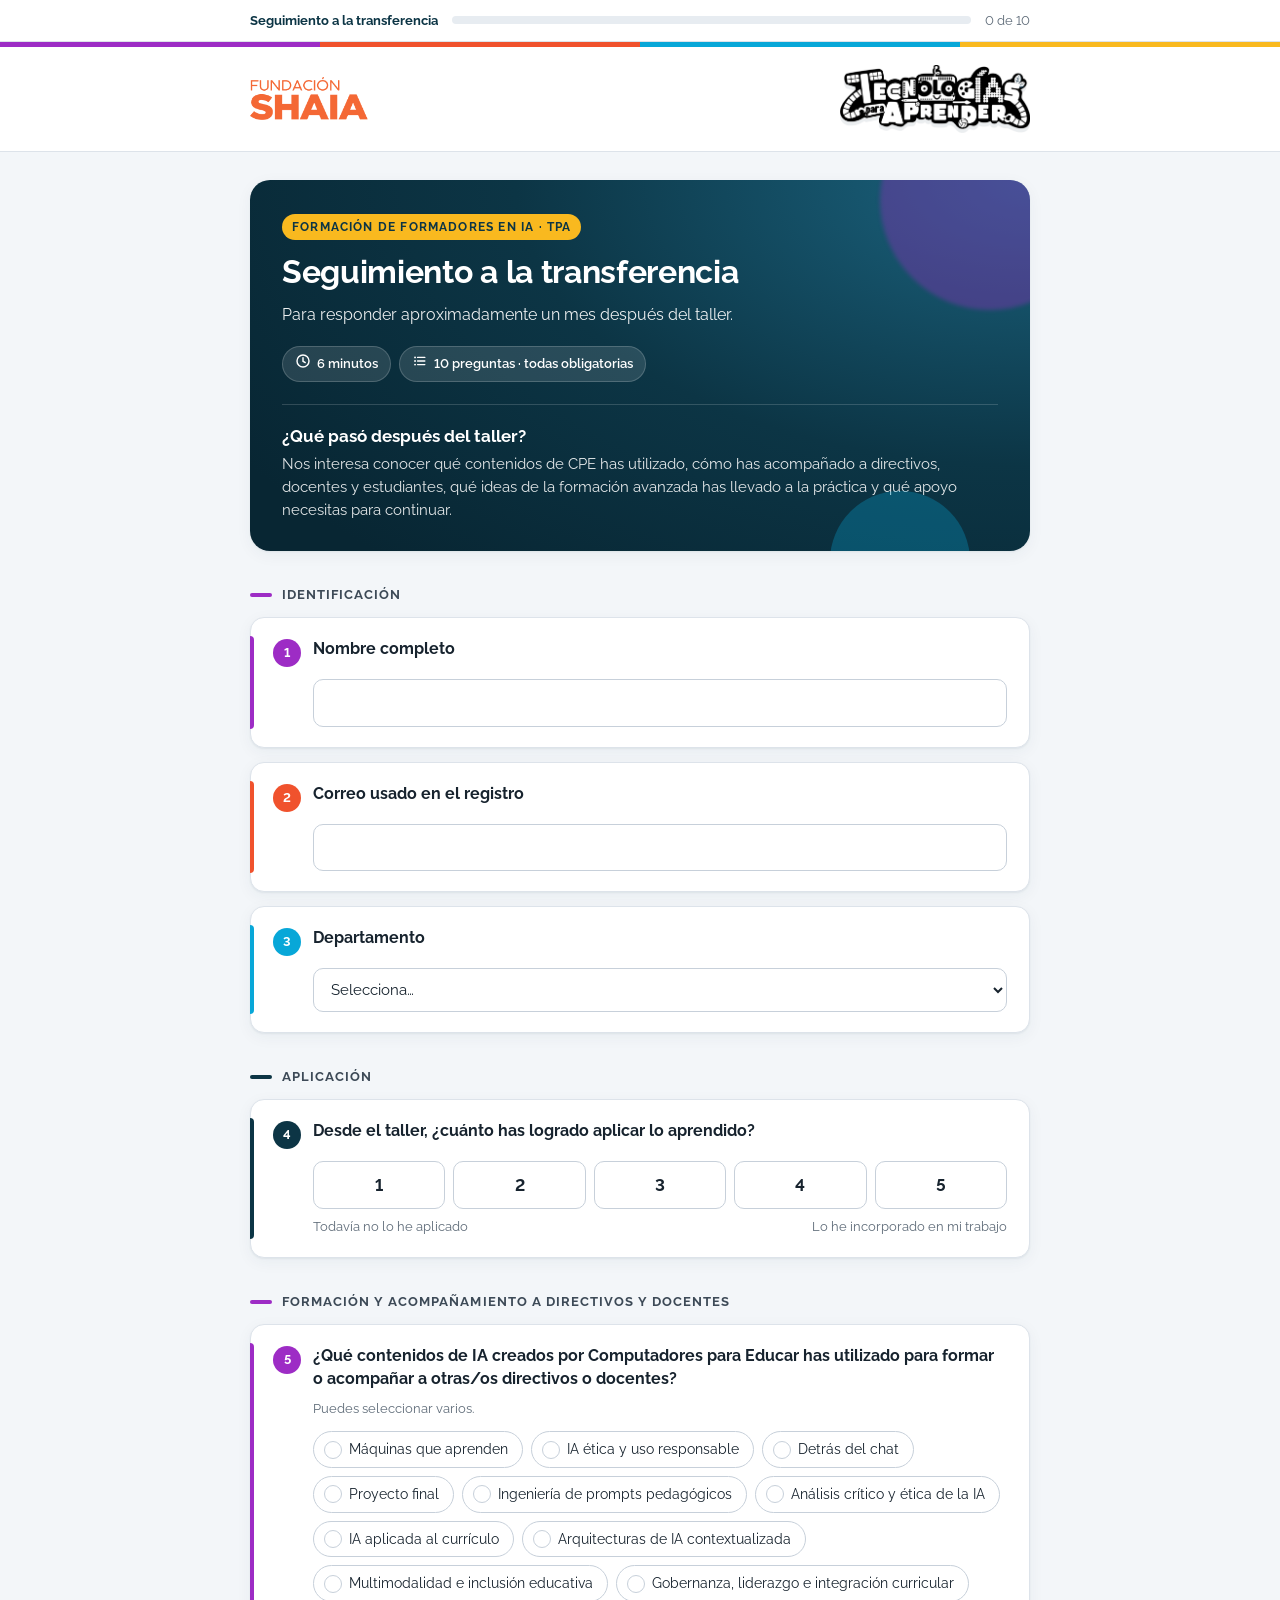
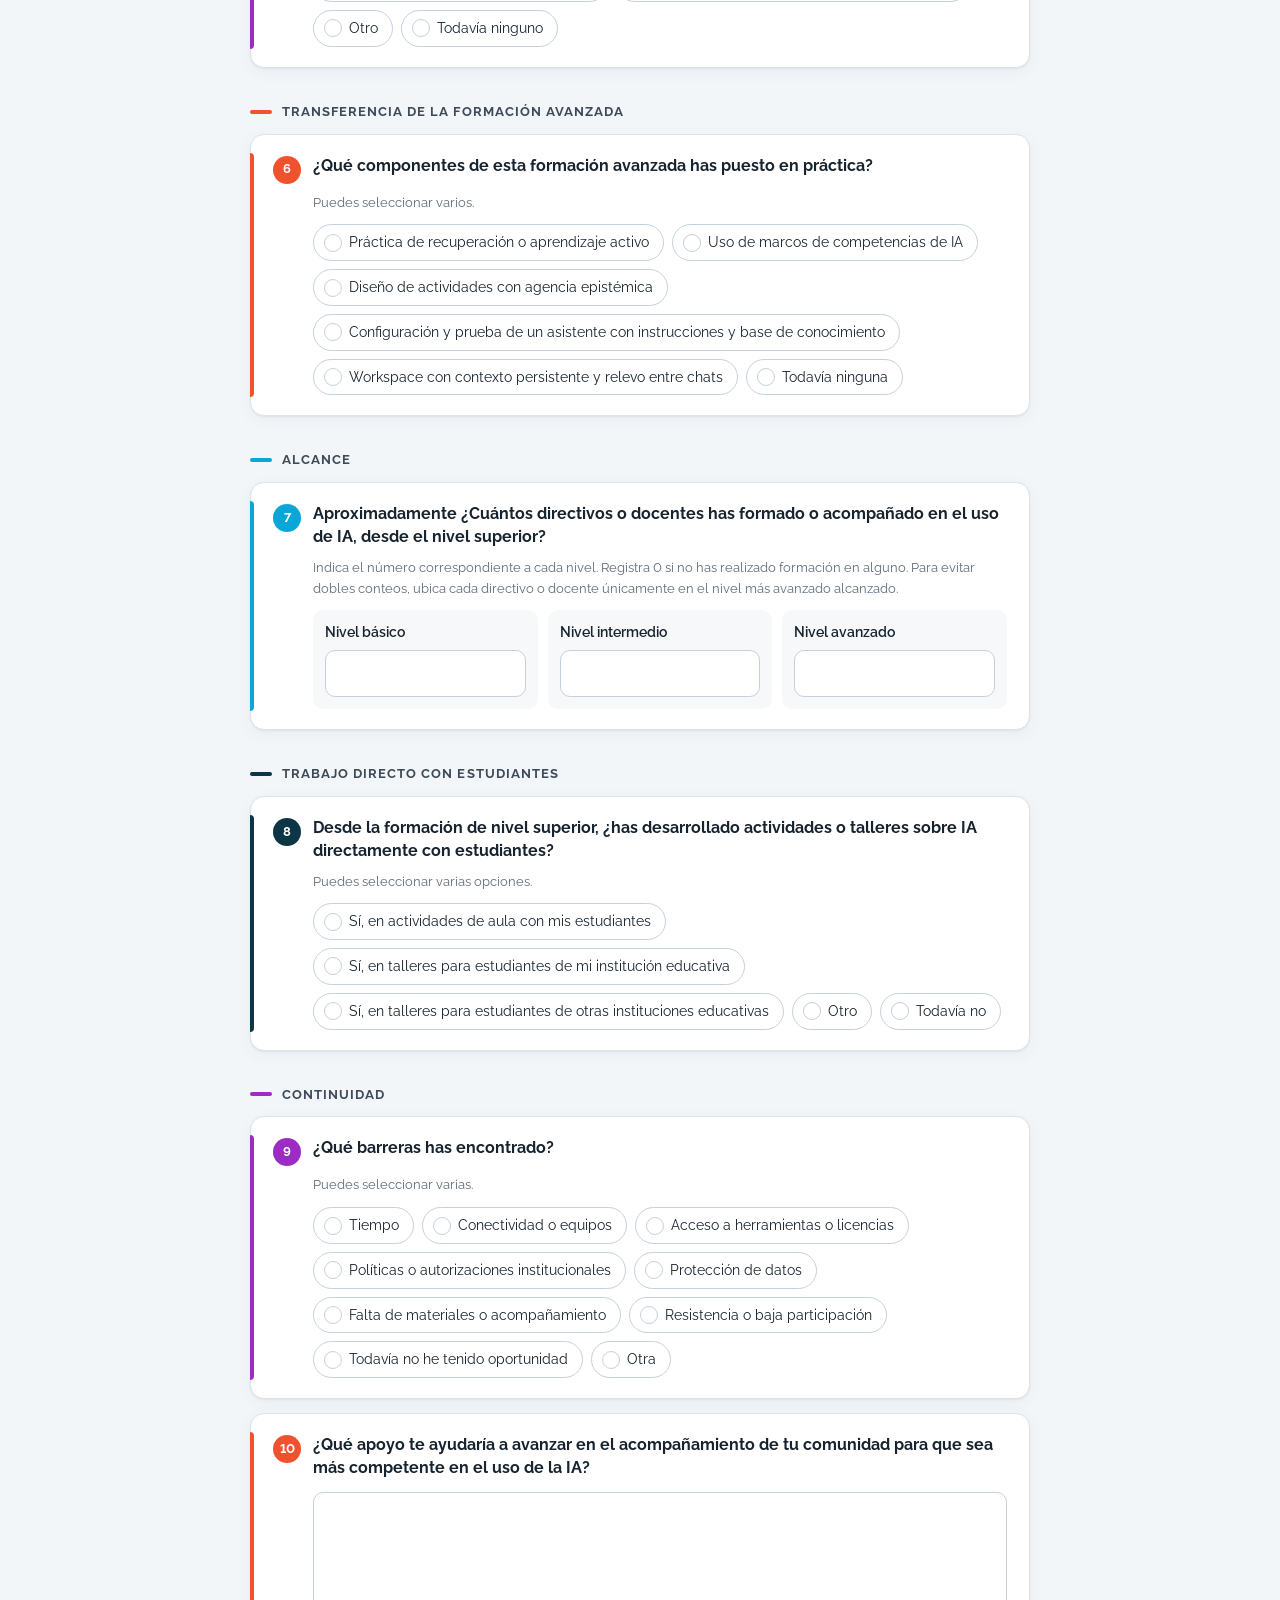
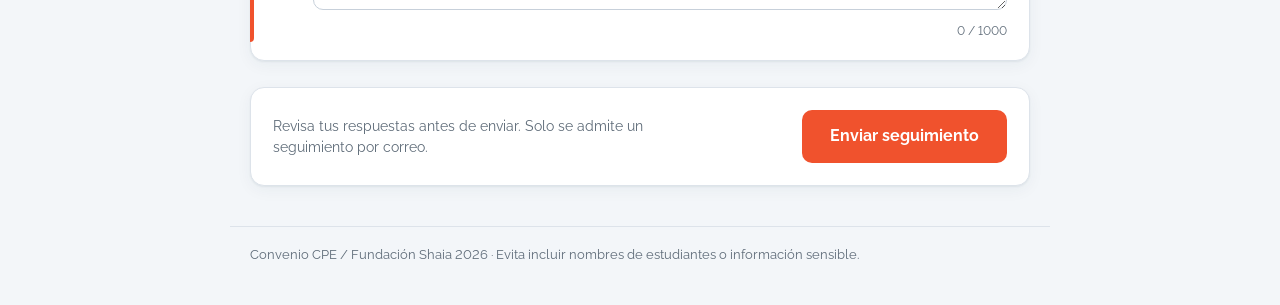
==== seguimiento.html @ 44737517 "Add files via upload" ====
<!doctype html>
<html lang="es">
<head>
<meta charset="utf-8">
<meta name="viewport" content="width=device-width, initial-scale=1">
<title>Seguimiento · Formación de formadores en IA</title>
<meta name="description" content="Seguimiento a la transferencia de la formación de formadores en IA · CPE, Fundación Shaia y Tecnologías para Aprender.">
<meta name="theme-color" content="#0C3545">
<link rel="icon" href="data:image/svg+xml,%3Csvg xmlns=%22http://www.w3.org/2000/svg%22 viewBox=%220 0 32 32%22%3E%3Crect width=%2232%22 height=%2232%22 rx=%228%22 fill=%22%230C3545%22/%3E%3Cpath d=%22M9 16.5l4.5 4.5L23 11%22 fill=%22none%22 stroke=%22%23F9B91F%22 stroke-width=%223.5%22 stroke-linecap=%22round%22 stroke-linejoin=%22round%22/%3E%3C/svg%3E">
<link rel="preconnect" href="https://fonts.googleapis.com">
<link rel="preconnect" href="https://fonts.gstatic.com" crossorigin>
<link href="https://fonts.googleapis.com/css2?family=Raleway:wght@400;500;600;700;800&display=swap" rel="stylesheet">
<link rel="stylesheet" href="assets/css/estilos.css">
<link rel="stylesheet" href="assets/css/formulario.css">
</head>
<body>

<div class="progreso" id="progreso">
  <div class="progreso__interior">
    <span class="progreso__titulo">Seguimiento a la transferencia</span>
    <div class="progreso__pista" role="progressbar" aria-label="Preguntas completas" aria-valuemin="0" aria-valuemax="10" aria-valuenow="0">
      <div class="progreso__relleno" id="progresoRelleno"></div>
    </div>
    <span class="progreso__texto" id="progresoTexto">0 de 10</span>
  </div>
</div>

<header class="marca">
  <div class="franja" aria-hidden="true"><span></span><span></span><span></span><span></span></div>
  <div class="marca__interior">
    <img class="marca__shaia" src="assets/img/logo-fundacion-shaia.png" alt="Fundación Shaia" width="204" height="75">
    <img class="marca__tpa" src="assets/img/logo-tpa.png" alt="Tecnologías para Aprender" width="776" height="250">
  </div>
</header>

<main class="contenedor">
  <section class="hero">
    <span class="hero__kicker">Formación de formadores en IA · TPA</span>
    <h1>Seguimiento a la transferencia</h1>
    <p class="hero__lead">Para responder aproximadamente un mes después del taller.</p>
    <div class="hero__metas">
      <span class="hero__meta" id="metaTiempo">6 minutos</span>
      <span class="hero__meta" id="metaPreguntas">10 preguntas · todas obligatorias</span>
    </div>
    <div class="hero__intro">
      <h2>¿Qué pasó después del taller?</h2>
      <p>Nos interesa conocer qué contenidos de CPE has utilizado, cómo has acompañado a directivos, docentes y estudiantes, qué ideas de la formación avanzada has llevado a la práctica y qué apoyo necesitas para continuar.</p>
    </div>
  </section>

  <div class="aviso aviso-demo" id="avisoDemo" hidden></div>

  <form id="formulario" novalidate>
    <div id="preguntas"></div>

    <div class="trampa" aria-hidden="true">
      <label for="sitio_web">No completar</label>
      <input id="sitio_web" name="sitio_web" tabindex="-1" autocomplete="off">
    </div>

    <div class="envio">
      <div class="aviso aviso--error" id="aviso" role="alert" hidden></div>
      <div class="envio__fila">
        <p class="envio__nota">Revisa tus respuestas antes de enviar. Solo se admite un seguimiento por correo.</p>
        <button class="btn btn--acento" id="enviarBtn" type="submit">Enviar seguimiento</button>
      </div>
    </div>
  </form>

  <section class="gracias" id="gracias" hidden tabindex="-1">
    <div class="gracias__icono" id="graciasIcono"></div>
    <h2>¡Seguimiento enviado!</h2>
    <p>Gracias por contarnos cómo has llevado la formación a tu comunidad. Tus respuestas nos ayudan a planear el acompañamiento que viene.</p>
    <div class="gracias__otra">
      ¿Otra persona va a responder desde este equipo?
      <button class="enlace" id="otraRespuesta" type="button">Abrir un formulario nuevo</button>
    </div>
  </section>
</main>

<footer class="pie">Convenio CPE / Fundación Shaia 2026 · Evita incluir nombres de estudiantes o información sensible.</footer>

<script src="assets/js/config.js"></script>
<script src="assets/js/util.js"></script>
<script src="assets/js/preguntas.js"></script>
<script src="assets/js/api.js"></script>
<script src="assets/js/formulario.js"></script>
</body>
</html>
---- assets/css/estilos.css ----
/* Estilos compartidos: marca, tokens y componentes base. */

:root {
  --navy: #0C3545;
  --navy-2: #14516A;
  --cyan: #08A7D8;
  --cyan-ink: #0A7EA6;
  --orange: #F0522D;
  --purple: #9D2CC5;
  --yellow: #F9B91F;

  --ink: #17232E;
  --ink-2: #3D4A57;
  --muted: #5E6B78;
  --border: #DDE3EA;
  --border-2: #C7D0DA;
  --bg: #F3F6F9;
  --card: #FFFFFF;
  --subtle: #F6F8FA;

  --good: #1E7F4F;
  --good-bg: #E8F5EE;
  --bad: #C0392B;
  --bad-bg: #FDECEA;
  --info-bg: #E6F5FB;

  --radius: 14px;
  --shadow: 0 1px 2px rgba(12, 53, 69, .06), 0 4px 16px rgba(12, 53, 69, .05);
  --focus: 0 0 0 3px rgba(8, 167, 216, .35);
}

* { box-sizing: border-box; margin: 0; padding: 0; }
html { scroll-padding-top: 90px; }
body {
  font-family: "Raleway", system-ui, -apple-system, "Segoe UI", sans-serif;
  font-variant-numeric: lining-nums;
  font-feature-settings: "lnum" 1;
  color: var(--ink);
  background: var(--bg);
  line-height: 1.55;
  -webkit-font-smoothing: antialiased;
}
img { display: block; max-width: 100%; height: auto; }
button, input, select, textarea { font: inherit; color: inherit; }
[hidden] { display: none !important; }

/* Franja de colores de la marca */
.franja { display: grid; grid-template-columns: repeat(4, 1fr); height: 5px; }
.franja span:nth-child(1) { background: var(--purple); }
.franja span:nth-child(2) { background: var(--orange); }
.franja span:nth-child(3) { background: var(--cyan); }
.franja span:nth-child(4) { background: var(--yellow); }

/* Encabezado con logos */
.marca { background: var(--card); border-bottom: 1px solid var(--border); }
.marca__interior {
  max-width: 820px; margin: 0 auto; padding: 18px 20px;
  display: flex; align-items: center; justify-content: space-between; gap: 24px;
}
.marca__shaia { width: 118px; }
.marca__tpa { width: 190px; }

/* Controles */
input[type=text], input[type=email], input[type=number], input[type=password], input[type=search], input[type=date], select, textarea {
  width: 100%; padding: 11px 13px;
  border: 1.5px solid var(--border-2); border-radius: 10px;
  background: var(--card); font-size: .95rem;
  transition: border-color .15s, box-shadow .15s;
}
input:hover, select:hover, textarea:hover { border-color: #9FAEBD; }
input:focus, select:focus, textarea:focus { outline: none; border-color: var(--cyan); box-shadow: var(--focus); }
textarea { resize: vertical; min-height: 110px; }
input[type=number] { font-variant-numeric: tabular-nums; }

.btn {
  display: inline-flex; align-items: center; justify-content: center; gap: 8px;
  border: none; border-radius: 10px; padding: 12px 22px;
  font-weight: 700; font-size: .95rem; cursor: pointer;
  background: var(--navy); color: #fff;
  transition: background .15s, transform .05s, box-shadow .15s;
}
.btn:hover { background: var(--navy-2); }
.btn:active { transform: translateY(1px); }
.btn:focus-visible { outline: none; box-shadow: var(--focus); }
.btn:disabled { opacity: .55; cursor: not-allowed; }
.btn--secundario { background: var(--card); color: var(--navy); border: 1.5px solid var(--border-2); }
.btn--secundario:hover { background: var(--subtle); border-color: #9FAEBD; }
.btn--acento { background: var(--orange); }
.btn--acento:hover { background: #D6431F; }
.btn--chico { padding: 8px 14px; font-size: .86rem; border-radius: 9px; }
.btn svg { width: 18px; height: 18px; }

.girando {
  width: 16px; height: 16px; border-radius: 50%;
  border: 2.5px solid rgba(255, 255, 255, .35); border-top-color: #fff;
  animation: girar .7s linear infinite;
}
@keyframes girar { to { transform: rotate(360deg); } }

/* Avisos */
.aviso {
  display: flex; gap: 10px; align-items: flex-start;
  padding: 12px 14px; border-radius: 10px; font-size: .9rem;
  background: var(--info-bg); color: var(--navy);
}
.aviso svg { width: 20px; height: 20px; flex: none; margin-top: 1px; }
.aviso--error { background: var(--bad-bg); color: #8E2A1F; }
.aviso--ok { background: var(--good-bg); color: var(--good); }

.pie {
  max-width: 820px; margin: 40px auto 0; padding: 18px 20px 40px;
  font-size: .8rem; color: var(--muted); border-top: 1px solid var(--border);
}

@media (max-width: 560px) {
  .marca__interior { padding: 14px 16px; gap: 16px; }
  .marca__shaia { width: 92px; }
  .marca__tpa { width: 140px; }
}
@media (prefers-reduced-motion: reduce) {
  *, *::before, *::after { animation: none !important; transition: none !important; scroll-behavior: auto !important; }
}

.enlace { background: none; border: none; color: var(--cyan-ink); font-weight: 700; cursor: pointer; text-decoration: underline; text-underline-offset: 2px; }
.enlace:focus-visible { outline: none; box-shadow: var(--focus); border-radius: 4px; }
---- assets/css/formulario.css ----
/* Página del formulario de seguimiento. */

.contenedor { max-width: 820px; margin: 0 auto; padding: 0 20px; }

/* Barra de progreso fija */
.progreso {
  position: sticky; top: 0; z-index: 20;
  background: rgba(255, 255, 255, .94); backdrop-filter: blur(8px);
  border-bottom: 1px solid var(--border);
}
.progreso__interior {
  max-width: 820px; margin: 0 auto; padding: 10px 20px;
  display: flex; align-items: center; gap: 14px; font-size: .84rem;
}
.progreso__titulo { font-weight: 700; color: var(--navy); white-space: nowrap; overflow: hidden; text-overflow: ellipsis; }
.progreso__pista { flex: 1; min-width: 80px; height: 8px; background: #E7ECF1; border-radius: 99px; overflow: hidden; }
.progreso__relleno {
  height: 100%; width: 0; border-radius: 99px;
  background: linear-gradient(90deg, var(--purple), var(--orange) 40%, var(--cyan) 75%, var(--yellow));
  background-size: 820px 100%;
  transition: width .35s ease;
}
.progreso__texto { color: var(--muted); font-variant-numeric: tabular-nums; white-space: nowrap; }

/* Portada */
.hero {
  position: relative; overflow: hidden;
  margin: 28px 0 8px; padding: 34px 32px 30px;
  border-radius: 20px; color: #fff;
  background: radial-gradient(120% 140% at 100% 0%, #1B6480 0%, var(--navy) 55%, #082633 100%);
  box-shadow: var(--shadow);
}
.hero::before, .hero::after {
  content: ""; position: absolute; border-radius: 50%; pointer-events: none;
}
.hero::before { width: 220px; height: 220px; right: -70px; top: -90px; background: var(--purple); opacity: .35; filter: blur(2px); }
.hero::after { width: 140px; height: 140px; right: 60px; bottom: -80px; background: var(--cyan); opacity: .3; }
.hero > * { position: relative; }
.hero__kicker {
  display: inline-block; font-size: .74rem; font-weight: 700; letter-spacing: .1em; text-transform: uppercase;
  color: var(--navy); background: var(--yellow); padding: 4px 10px; border-radius: 99px;
}
.hero h1 { font-size: 2rem; line-height: 1.15; margin-top: 14px; letter-spacing: -.01em; }
.hero__lead { margin-top: 12px; font-size: 1rem; opacity: .92; max-width: 60ch; }
.hero__metas { display: flex; flex-wrap: wrap; gap: 8px; margin-top: 18px; }
.hero__meta {
  display: inline-flex; align-items: center; gap: 6px;
  font-size: .82rem; font-weight: 600; padding: 6px 12px; border-radius: 99px;
  background: rgba(255, 255, 255, .12); border: 1px solid rgba(255, 255, 255, .18);
}
.hero__meta svg { width: 16px; height: 16px; }
.hero__intro { margin-top: 22px; padding-top: 18px; border-top: 1px solid rgba(255, 255, 255, .16); }
.hero__intro h2 { font-size: 1.05rem; }
.hero__intro p { font-size: .92rem; margin-top: 4px; opacity: .88; }

.aviso-demo { margin-top: 16px; }

/* Secciones y preguntas */
.seccion {
  display: flex; align-items: center; gap: 10px;
  margin: 34px 0 12px; font-size: .8rem; font-weight: 700;
  letter-spacing: .08em; text-transform: uppercase; color: var(--ink-2);
}
.seccion::before { content: ""; width: 22px; height: 4px; border-radius: 4px; background: var(--acento, var(--cyan)); }

.q {
  --acento: var(--cyan);
  background: var(--card); border: 1px solid var(--border); border-radius: var(--radius);
  padding: 20px 22px; margin-bottom: 14px; box-shadow: var(--shadow);
  position: relative; transition: border-color .2s, box-shadow .2s;
}
.q::before {
  content: ""; position: absolute; left: -1px; top: 18px; bottom: 18px; width: 4px;
  border-radius: 0 4px 4px 0; background: var(--acento);
}
.q:focus-within { border-color: #B9C6D3; }
.q__cab { display: flex; gap: 12px; align-items: flex-start; margin-bottom: 12px; }
.q__num {
  flex: none; width: 28px; height: 28px; border-radius: 50%;
  display: grid; place-items: center; font-size: .82rem; font-weight: 700;
  background: var(--acento); color: #fff; margin-top: 1px;
}
.q__titulo { display: block; font-size: 1.02rem; font-weight: 700; line-height: 1.4; color: var(--ink); }
.q__ayuda { font-size: .84rem; color: var(--muted); margin: -4px 0 12px 40px; }
.q__cuerpo { margin-left: 40px; }
.q__error {
  display: none; align-items: center; gap: 6px;
  margin: 10px 0 0 40px; font-size: .85rem; font-weight: 600; color: var(--bad);
}
.q__error svg { width: 16px; height: 16px; flex: none; }
.q--error { border-color: #E9A198; box-shadow: 0 0 0 3px rgba(192, 57, 43, .08); }
.q--error .q__error { display: flex; }
.q--ok .q__num { background: var(--good); }

/* Escala 1–5 */
.escala { display: grid; grid-template-columns: repeat(5, 1fr); gap: 8px; }
.escala button {
  height: 48px; border-radius: 10px; cursor: pointer;
  border: 1.5px solid var(--border-2); background: var(--card);
  font-weight: 700; font-size: 1.05rem; transition: all .15s;
}
.escala button:hover { border-color: var(--navy); background: var(--subtle); }
.escala button:focus-visible { outline: none; box-shadow: var(--focus); }
.escala button[aria-checked=true] { background: var(--navy); border-color: var(--navy); color: #fff; transform: translateY(-1px); box-shadow: 0 4px 10px rgba(12, 53, 69, .2); }
.anclas { display: flex; justify-content: space-between; gap: 16px; margin-top: 8px; font-size: .8rem; color: var(--muted); }
.anclas span:last-child { text-align: right; }

/* Chips de selección múltiple */
.chips { display: flex; flex-wrap: wrap; gap: 8px; }
.chip {
  display: inline-flex; align-items: center; gap: 7px; text-align: left;
  border: 1.5px solid var(--border-2); background: var(--card);
  border-radius: 99px; padding: 8px 14px 8px 10px;
  font-size: .9rem; line-height: 1.3; cursor: pointer; transition: all .15s;
}
.chip:hover { border-color: #8F9FAF; background: var(--subtle); }
.chip:focus-visible { outline: none; box-shadow: var(--focus); }
.chip__check {
  flex: none; width: 18px; height: 18px; border-radius: 50%;
  border: 1.5px solid var(--border-2); display: grid; place-items: center; color: transparent;
  transition: all .15s;
}
.chip__check svg { width: 12px; height: 12px; }
.chip[aria-pressed=true] { border-color: var(--acento); background: color-mix(in srgb, var(--acento) 9%, white); font-weight: 600; }
.chip[aria-pressed=true] .chip__check { background: var(--acento); border-color: var(--acento); color: #fff; }

.sub { margin-top: 14px; padding: 14px; border-radius: 10px; background: var(--subtle); border: 1px dashed var(--border-2); }
.sub label { display: block; font-size: .88rem; font-weight: 600; margin-bottom: 7px; }
.sub .q__ayuda { margin: 7px 0 0; }
.sub input[type=number] { max-width: 220px; }

/* Números por nivel */
.numeros { display: grid; grid-template-columns: repeat(3, 1fr); gap: 10px; }
.numero { padding: 12px; border-radius: 10px; background: var(--subtle); }
.numero label { display: block; font-size: .85rem; font-weight: 600; margin-bottom: 6px; }

.parrafo { position: relative; }
.contador { display: block; text-align: right; font-size: .76rem; color: var(--muted); margin-top: 4px; font-variant-numeric: tabular-nums; }

.trampa { position: absolute; left: -9999px; width: 1px; height: 1px; overflow: hidden; }

/* Envío */
.envio {
  margin-top: 26px; padding: 22px; border-radius: var(--radius);
  background: var(--card); border: 1px solid var(--border); box-shadow: var(--shadow);
  display: grid; gap: 14px;
}
.envio__fila { display: flex; align-items: center; justify-content: space-between; gap: 16px; flex-wrap: wrap; }
.envio__nota { font-size: .86rem; color: var(--muted); max-width: 46ch; }
.envio .btn { padding: 14px 28px; font-size: 1rem; }

/* Pantalla de gracias */
.gracias {
  margin: 28px 0; padding: 40px 28px; text-align: center;
  background: var(--card); border: 1px solid var(--border); border-radius: 20px; box-shadow: var(--shadow);
}
.gracias__icono {
  width: 68px; height: 68px; margin: 0 auto 16px; border-radius: 50%;
  display: grid; place-items: center; background: var(--good-bg); color: var(--good);
}
.gracias__icono svg { width: 34px; height: 34px; }
.gracias h2 { font-size: 1.5rem; color: var(--navy); }
.gracias p { color: var(--ink-2); margin: 8px auto 0; max-width: 52ch; }
.gracias__otra { margin-top: 26px; padding-top: 18px; border-top: 1px solid var(--border); font-size: .88rem; color: var(--muted); }

@media (max-width: 640px) {
  .contenedor { padding: 0 16px; }
  .progreso__interior { padding: 9px 16px; }
  .progreso__titulo { display: none; }
  .hero { margin-top: 18px; padding: 26px 20px 22px; border-radius: 16px; }
  .hero h1 { font-size: 1.6rem; }
  .q { padding: 18px 16px; }
  .q__ayuda, .q__cuerpo, .q__error { margin-left: 0; }
  .escala { gap: 6px; }
  .numeros { grid-template-columns: 1fr; }
  .envio .btn { width: 100%; }
}
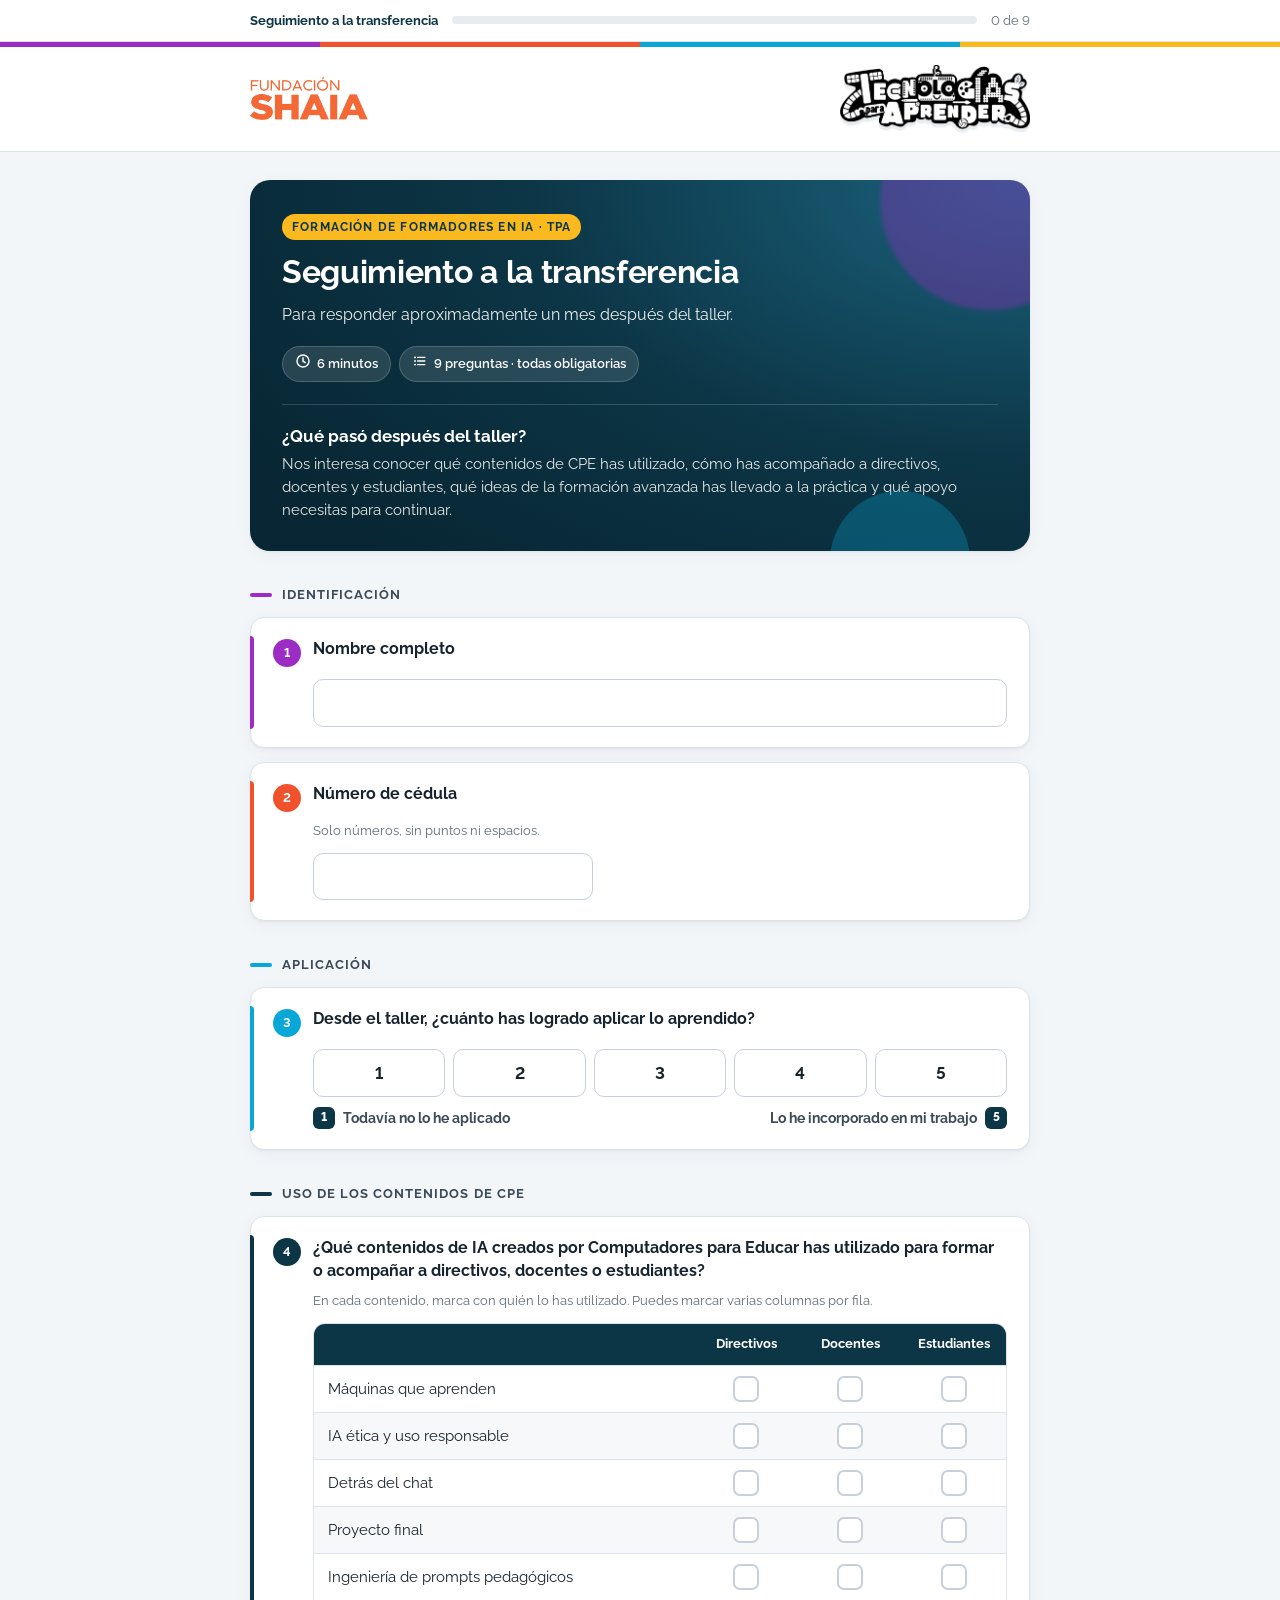
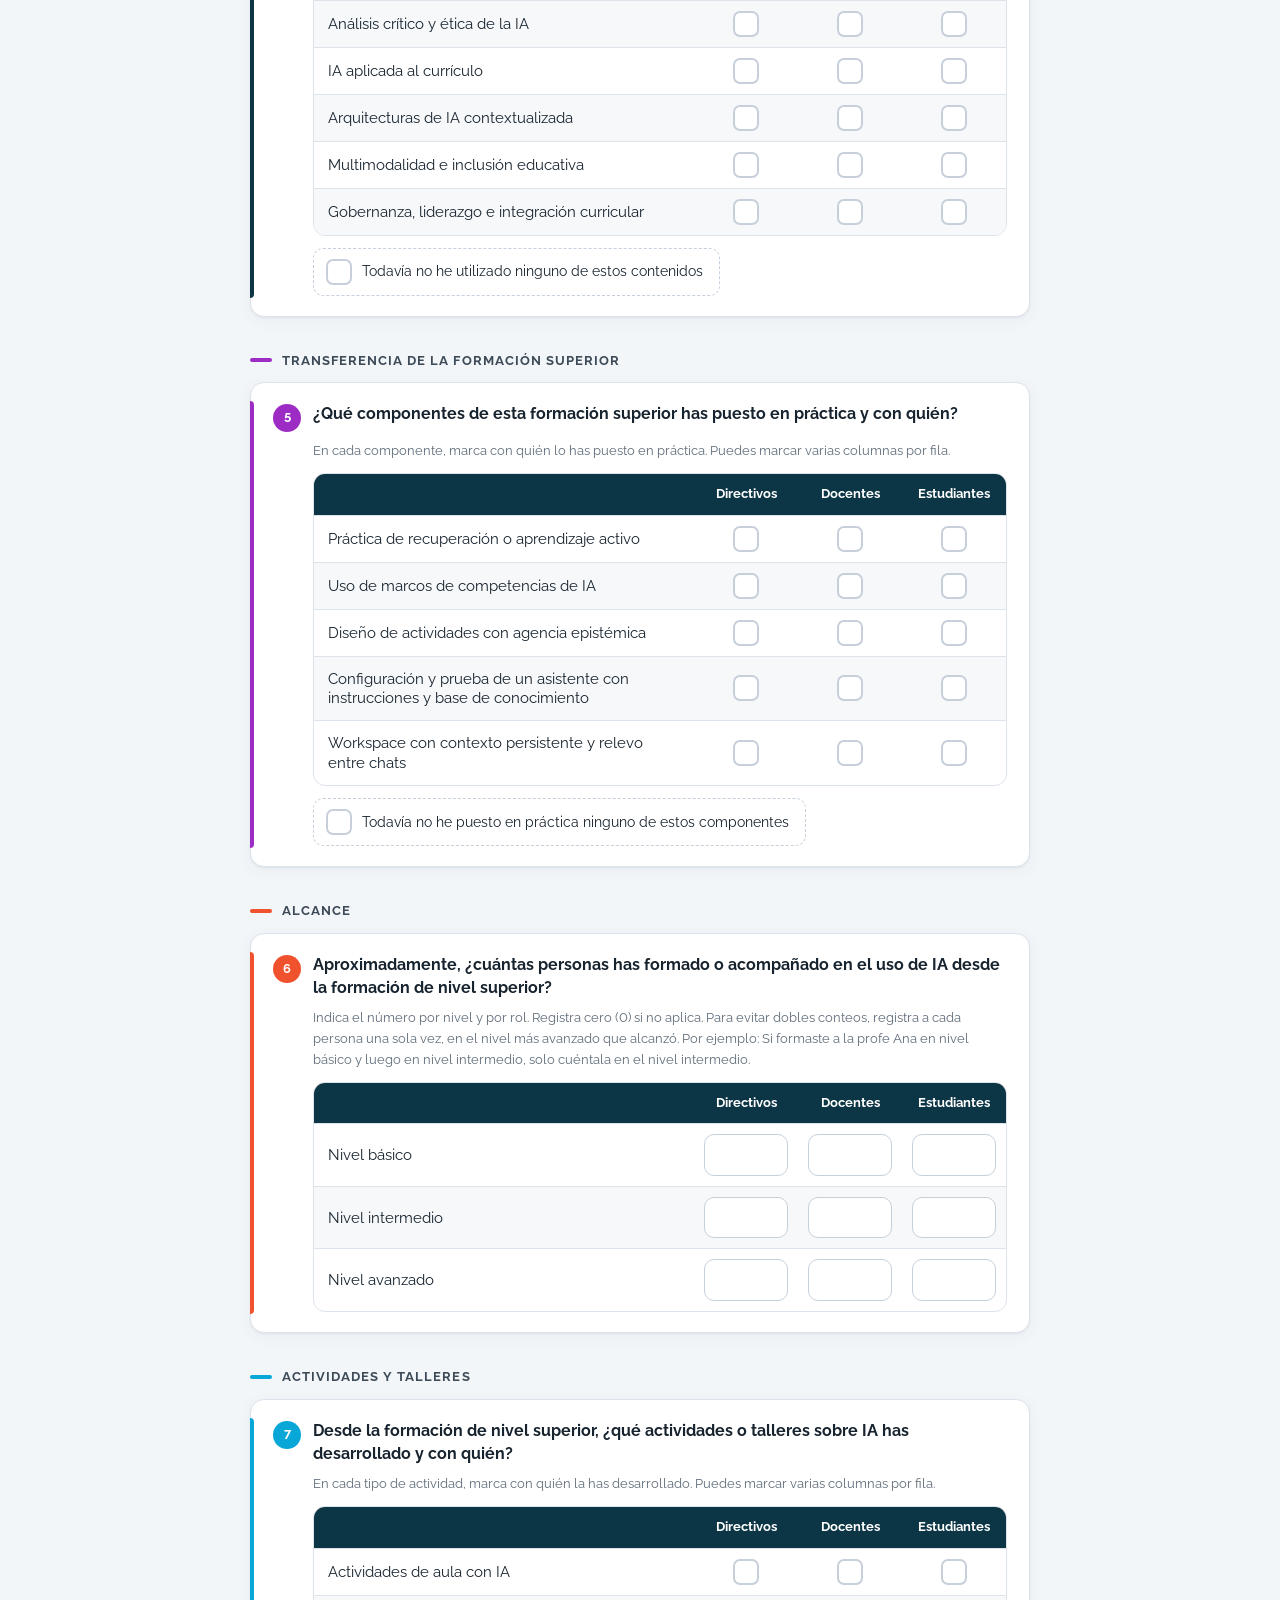
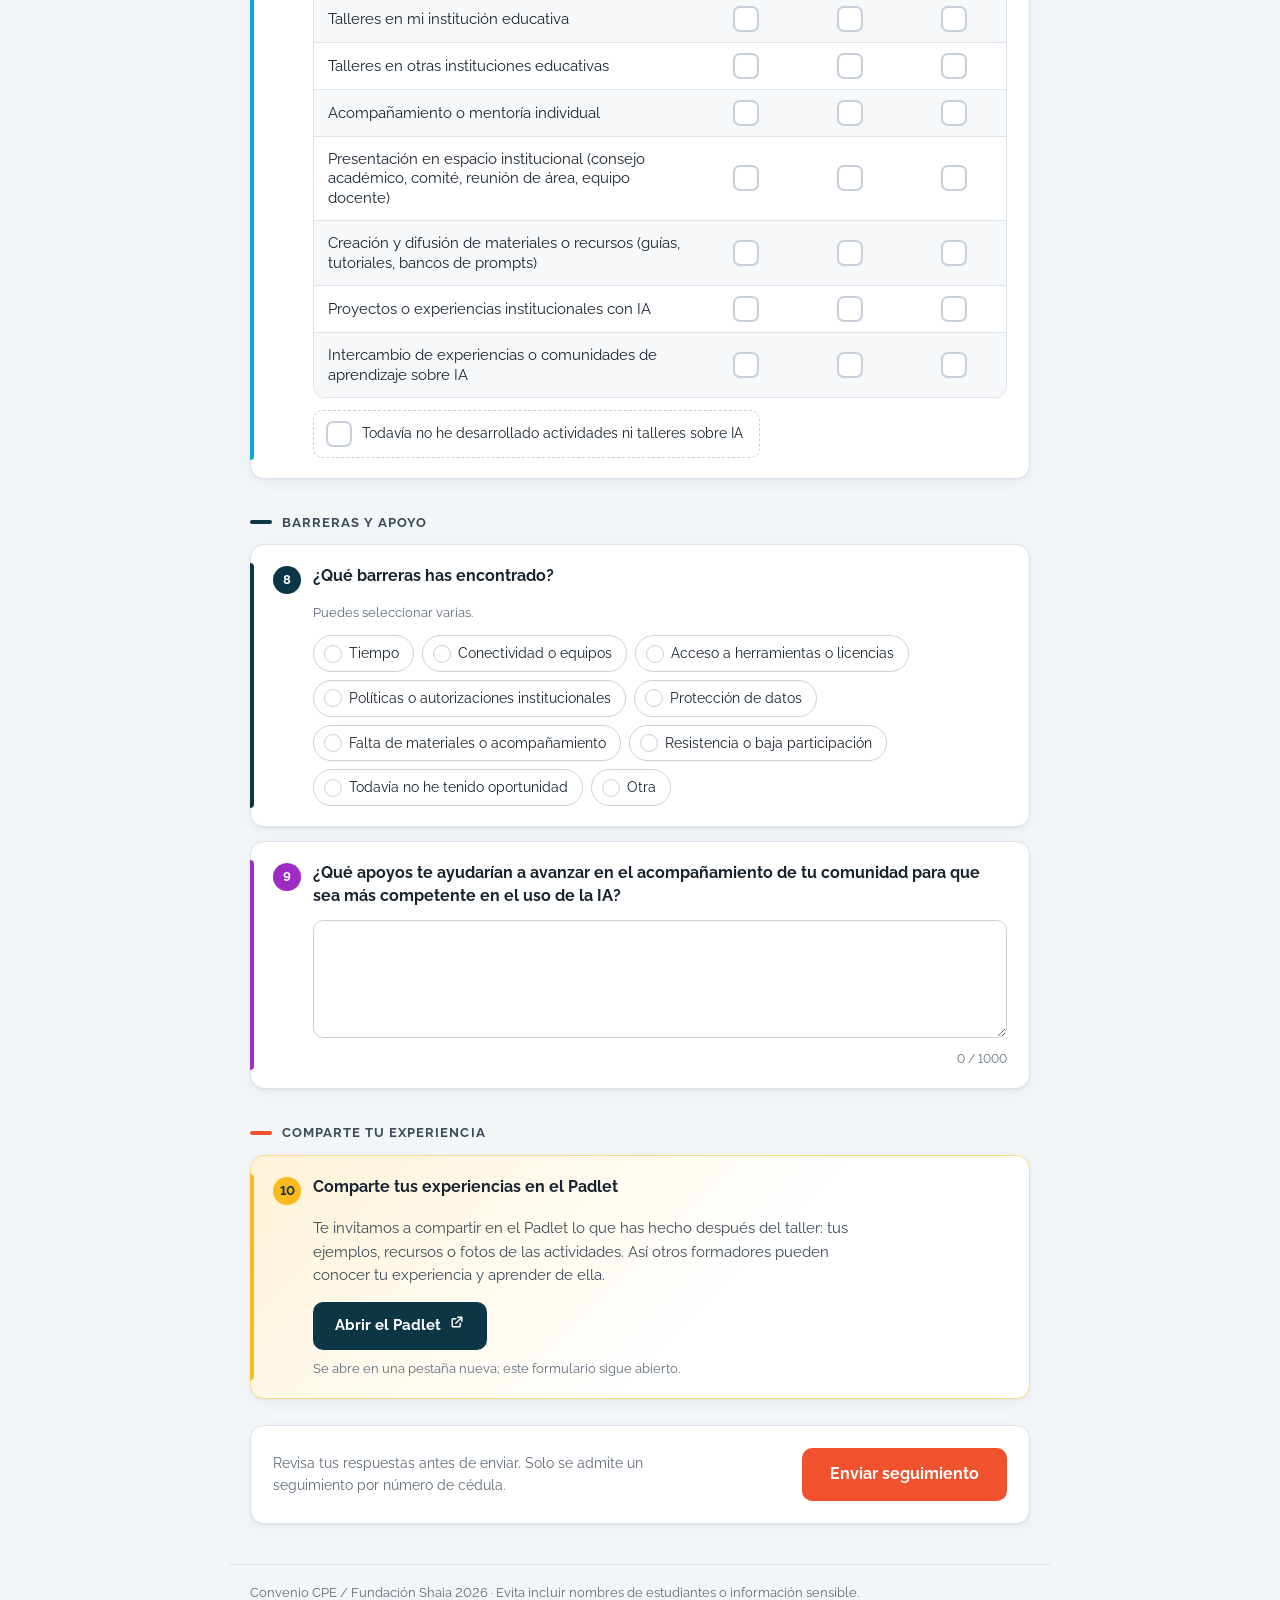
==== commit 547212f8: "Add files via upload" ====
--- a/seguimiento.html
+++ b/seguimiento.html
@@ -40,7 +40,7 @@
     <p class="hero__lead">Para responder aproximadamente un mes después del taller.</p>
     <div class="hero__metas">
       <span class="hero__meta" id="metaTiempo">6 minutos</span>
-      <span class="hero__meta" id="metaPreguntas">10 preguntas · todas obligatorias</span>
+      <span class="hero__meta" id="metaPreguntas">Todas las preguntas son obligatorias</span>
     </div>
     <div class="hero__intro">
       <h2>¿Qué pasó después del taller?</h2>
@@ -61,7 +61,7 @@
     <div class="envio">
       <div class="aviso aviso--error" id="aviso" role="alert" hidden></div>
       <div class="envio__fila">
-        <p class="envio__nota">Revisa tus respuestas antes de enviar. Solo se admite un seguimiento por correo.</p>
+        <p class="envio__nota">Revisa tus respuestas antes de enviar. Solo se admite un seguimiento por número de cédula.</p>
         <button class="btn btn--acento" id="enviarBtn" type="submit">Enviar seguimiento</button>
       </div>
     </div>
@@ -71,6 +71,7 @@
     <div class="gracias__icono" id="graciasIcono"></div>
     <h2>¡Seguimiento enviado!</h2>
     <p>Gracias por contarnos cómo has llevado la formación a tu comunidad. Tus respuestas nos ayudan a planear el acompañamiento que viene.</p>
+    <div class="gracias__padlet" id="graciasPadlet" hidden></div>
     <div class="gracias__otra">
       ¿Otra persona va a responder desde este equipo?
       <button class="enlace" id="otraRespuesta" type="button">Abrir un formulario nuevo</button>
--- a/assets/css/estilos.css
+++ b/assets/css/estilos.css
@@ -123,3 +123,12 @@
 
 .enlace { background: none; border: none; color: var(--cyan-ink); font-weight: 700; cursor: pointer; text-decoration: underline; text-underline-offset: 2px; }
 .enlace:focus-visible { outline: none; box-shadow: var(--focus); border-radius: 4px; }
+
+/* Extremos de una escala 1–5 (formulario y panel) */
+.anclas { display: flex; justify-content: space-between; align-items: flex-start; gap: 16px; margin-top: 10px; }
+.ancla { display: inline-flex; align-items: center; gap: 8px; font-size: .88rem; font-weight: 700; color: var(--ink-2); line-height: 1.3; }
+.ancla--fin { text-align: right; }
+.ancla__num {
+  flex: none; width: 22px; height: 22px; border-radius: 6px; display: grid; place-items: center;
+  background: var(--navy); color: #fff; font-size: .74rem; font-weight: 800;
+}
--- a/assets/css/formulario.css
+++ b/assets/css/formulario.css
@@ -102,8 +102,6 @@
 .escala button:hover { border-color: var(--navy); background: var(--subtle); }
 .escala button:focus-visible { outline: none; box-shadow: var(--focus); }
 .escala button[aria-checked=true] { background: var(--navy); border-color: var(--navy); color: #fff; transform: translateY(-1px); box-shadow: 0 4px 10px rgba(12, 53, 69, .2); }
-.anclas { display: flex; justify-content: space-between; gap: 16px; margin-top: 8px; font-size: .8rem; color: var(--muted); }
-.anclas span:last-child { text-align: right; }
 
 /* Chips de selección múltiple */
 .chips { display: flex; flex-wrap: wrap; gap: 8px; }
@@ -124,15 +122,7 @@
 .chip[aria-pressed=true] { border-color: var(--acento); background: color-mix(in srgb, var(--acento) 9%, white); font-weight: 600; }
 .chip[aria-pressed=true] .chip__check { background: var(--acento); border-color: var(--acento); color: #fff; }
 
-.sub { margin-top: 14px; padding: 14px; border-radius: 10px; background: var(--subtle); border: 1px dashed var(--border-2); }
-.sub label { display: block; font-size: .88rem; font-weight: 600; margin-bottom: 7px; }
-.sub .q__ayuda { margin: 7px 0 0; }
-.sub input[type=number] { max-width: 220px; }
-
-/* Números por nivel */
-.numeros { display: grid; grid-template-columns: repeat(3, 1fr); gap: 10px; }
-.numero { padding: 12px; border-radius: 10px; background: var(--subtle); }
-.numero label { display: block; font-size: .85rem; font-weight: 600; margin-bottom: 6px; }
+
 
 .parrafo { position: relative; }
 .contador { display: block; text-align: right; font-size: .76rem; color: var(--muted); margin-top: 4px; font-variant-numeric: tabular-nums; }
@@ -172,6 +162,88 @@
   .q { padding: 18px 16px; }
   .q__ayuda, .q__cuerpo, .q__error { margin-left: 0; }
   .escala { gap: 6px; }
-  .numeros { grid-template-columns: 1fr; }
   .envio .btn { width: 100%; }
 }
+
+.input-cedula { max-width: 280px; letter-spacing: .04em; font-variant-numeric: tabular-nums; }
+
+/* ---------- Matrices (filas × roles) ---------- */
+.matriz { border: 1px solid var(--border); border-radius: 12px; overflow: hidden; }
+.matriz__cab, .matriz__fila {
+  display: grid; grid-template-columns: minmax(0, 1fr) repeat(var(--cols), 104px); align-items: center;
+}
+.matriz__cab { background: var(--navy); color: #fff; font-size: .82rem; font-weight: 700; }
+.matriz__cab span { padding: 10px 6px; text-align: center; }
+.matriz__fila { border-top: 1px solid var(--border); transition: background .12s; }
+.matriz__fila:nth-child(odd) { background: var(--subtle); }
+.matriz__fila:hover { background: color-mix(in srgb, var(--acento) 6%, white); }
+.matriz__etq { padding: 12px 14px; font-size: .92rem; line-height: 1.35; }
+
+.celda { display: flex; align-items: center; justify-content: center; gap: 8px; padding: 10px 6px; cursor: pointer; height: 100%; position: relative; }
+.celda input[type=checkbox], .ninguno input { position: absolute; opacity: 0; width: 1px; height: 1px; pointer-events: none; }
+.casilla {
+  flex: none; width: 26px; height: 26px; border-radius: 7px; display: grid; place-items: center;
+  border: 2px solid var(--border-2); background: var(--card); color: transparent; transition: all .12s;
+}
+.casilla svg { width: 15px; height: 15px; }
+.celda:hover .casilla, .ninguno:hover .casilla { border-color: var(--acento); }
+input:checked + .casilla { background: var(--acento); border-color: var(--acento); color: #fff; }
+input:focus-visible + .casilla { box-shadow: var(--focus); }
+.celda__col {
+  position: absolute; width: 1px; height: 1px; overflow: hidden; clip: rect(0 0 0 0); white-space: nowrap;
+}
+.celda--num input { width: 84px; padding: 8px 6px; text-align: center; }
+
+.ninguno {
+  display: inline-flex; align-items: center; gap: 10px; margin-top: 12px; position: relative;
+  padding: 10px 16px 10px 12px; border: 1.5px dashed var(--border-2); border-radius: 10px;
+  font-size: .9rem; cursor: pointer; transition: all .12s;
+}
+.ninguno:has(input:checked) { border-style: solid; border-color: var(--acento); background: color-mix(in srgb, var(--acento) 8%, white); font-weight: 600; }
+
+/* En celular cada fila se vuelve una tarjeta con los roles como botones. */
+@media (max-width: 640px) {
+  .matriz { border: none; border-radius: 0; overflow: visible; display: grid; gap: 10px; }
+  .matriz__cab { display: none; }
+  .matriz__fila, .matriz__fila:nth-child(odd) {
+    grid-template-columns: repeat(var(--cols), minmax(0, 1fr)); gap: 6px;
+    border: 1px solid var(--border); border-radius: 12px; padding: 12px; background: var(--card);
+  }
+  .matriz__etq { grid-column: 1 / -1; padding: 0 0 4px; font-weight: 600; }
+  .celda {
+    flex-direction: column; gap: 4px; padding: 8px 4px; min-width: 0;
+    border: 1.5px solid var(--border-2); border-radius: 9px;
+  }
+  .celda:has(input:checked) { border-color: var(--acento); background: color-mix(in srgb, var(--acento) 8%, white); }
+  .casilla { width: 20px; height: 20px; border-radius: 5px; }
+  .casilla svg { width: 12px; height: 12px; }
+  .celda__col { position: static; width: auto; height: auto; overflow: visible; clip: auto; font-size: .78rem; font-weight: 600; max-width: 100%; }
+  .celda--num { flex-direction: column; align-items: stretch; gap: 4px; border: none; padding: 0; }
+  .celda--num input { width: 100%; }
+  .ninguno { display: flex; }
+  .anclas { gap: 10px; }
+  .ancla { font-size: .8rem; }
+}
+
+/* Campo "¿Cuál?" de la opción Otra */
+.otro-campo { margin-top: 14px; padding: 14px; border-radius: 10px; background: var(--subtle); border: 1px dashed var(--border-2); }
+.otro-campo label { display: block; font-size: .88rem; font-weight: 700; margin-bottom: 7px; }
+
+/* Invitación al Padlet */
+.q--enlace {
+  background: linear-gradient(135deg, color-mix(in srgb, var(--yellow) 18%, white) 0%, #fff 60%);
+  border-color: color-mix(in srgb, var(--yellow) 55%, white);
+}
+.q--enlace::before { background: var(--yellow); }
+.q--enlace .q__num { background: var(--yellow); color: var(--navy); }
+.enlace-texto { font-size: .95rem; color: var(--ink-2); max-width: 62ch; }
+.btn--padlet { margin-top: 14px; text-decoration: none; background: var(--navy); }
+.btn--padlet:hover { background: var(--navy-2); }
+.btn--padlet svg { width: 16px; height: 16px; }
+.enlace-nota { margin: 8px 0 0; }
+
+.gracias__padlet {
+  margin: 24px auto 0; max-width: 520px; padding: 18px 20px; border-radius: 14px;
+  background: color-mix(in srgb, var(--yellow) 16%, white); border: 1px solid color-mix(in srgb, var(--yellow) 50%, white);
+}
+.gracias__padlet p { margin: 0; font-size: .95rem; color: var(--ink-2); }
